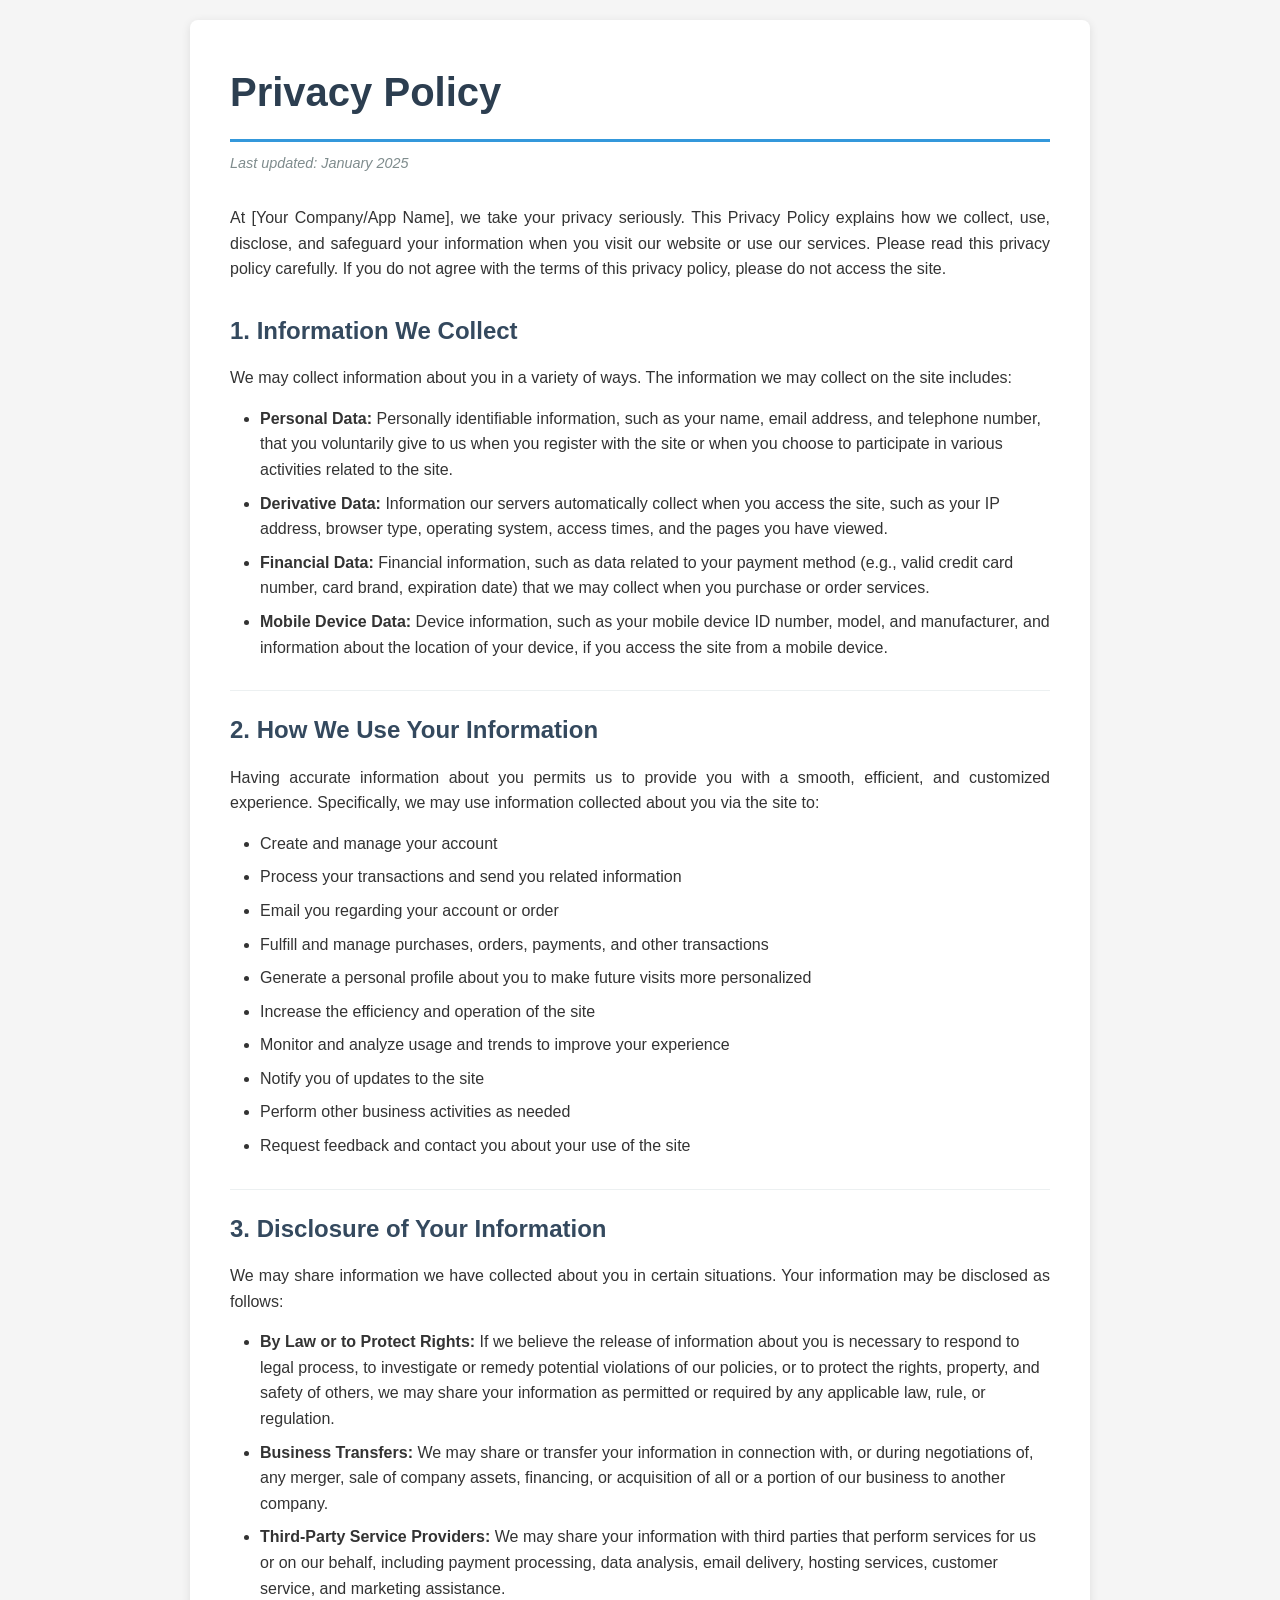
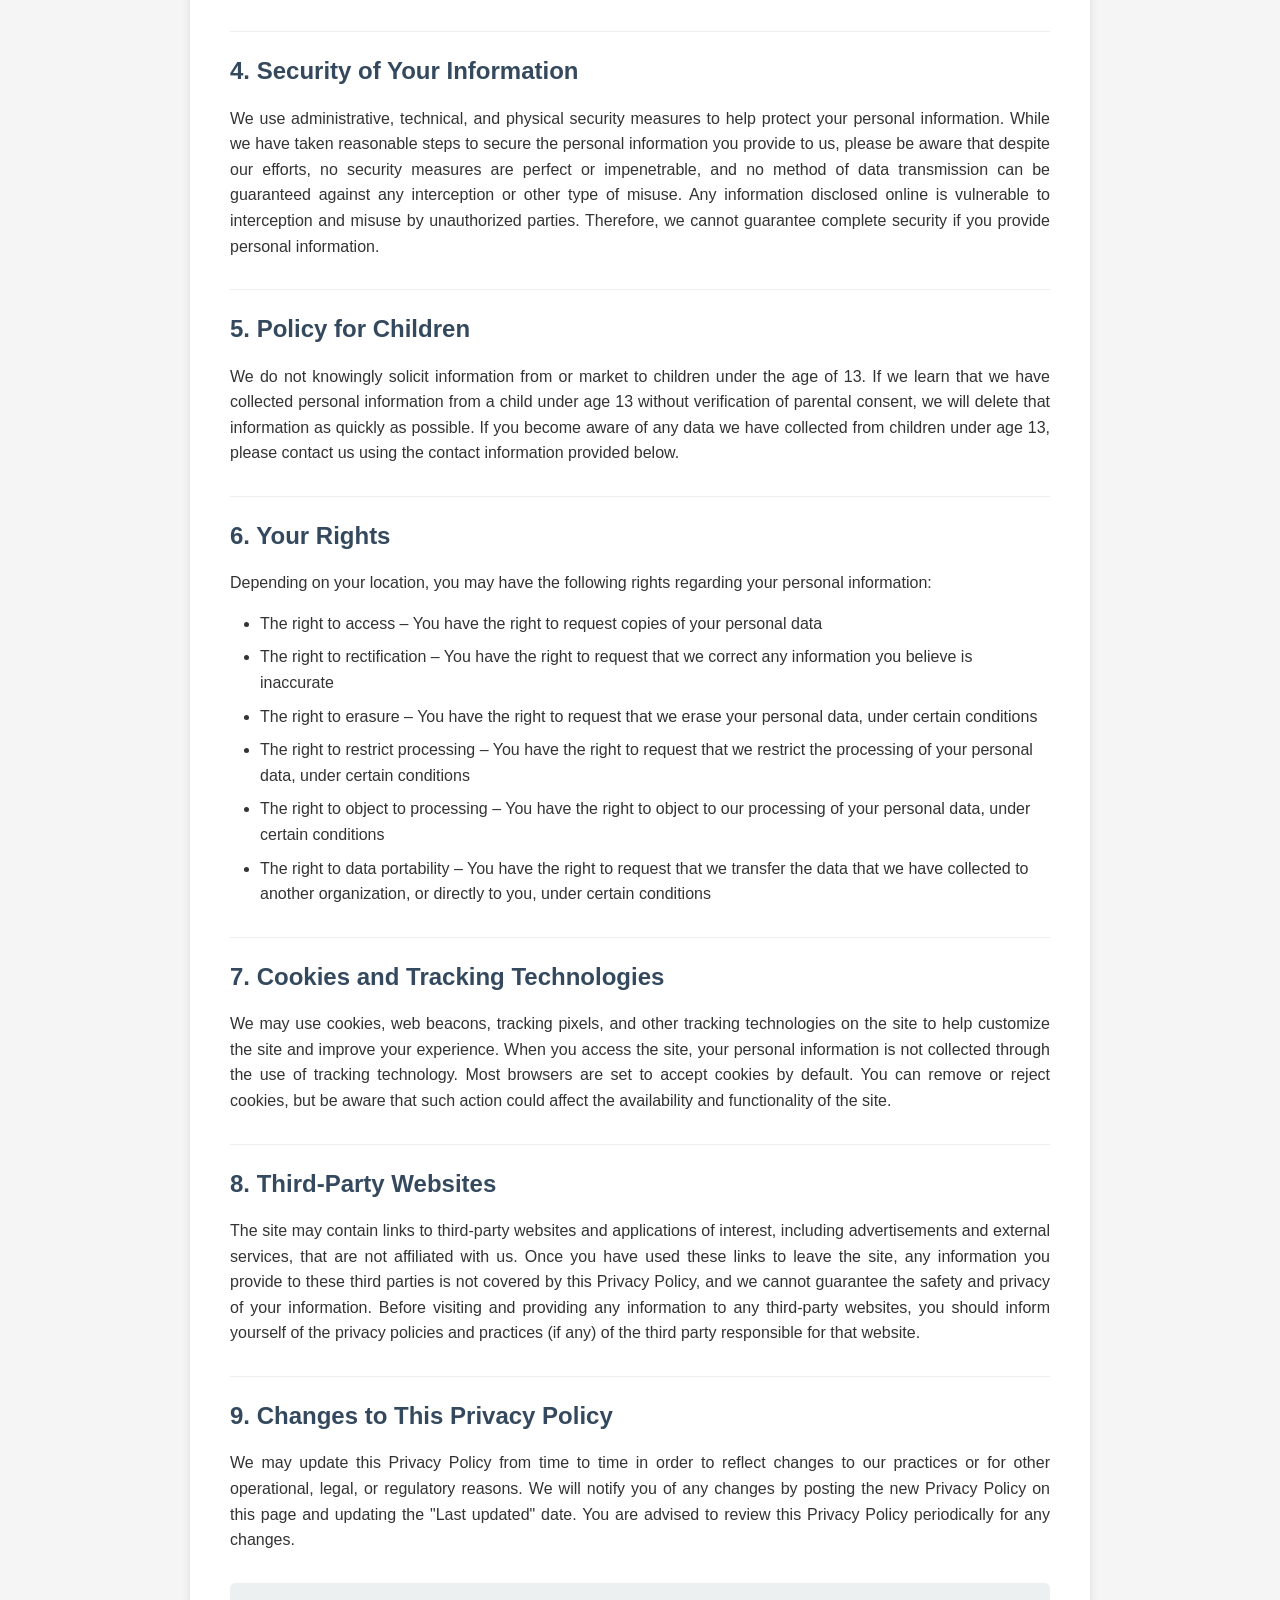
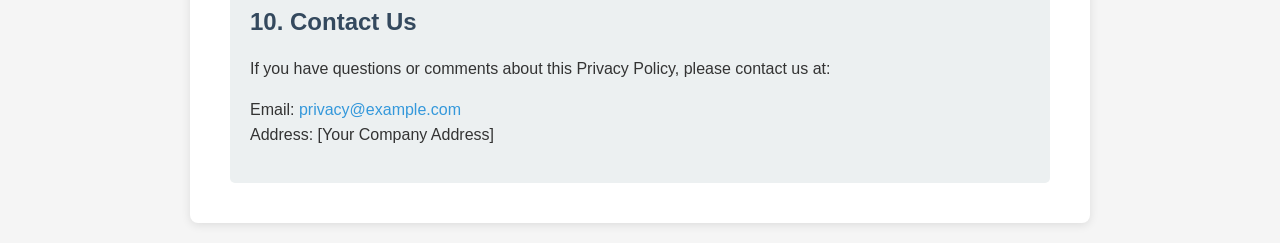
==== index.html @ 2d870a2d "Initial commit: Add privacy policy page" ====
<!DOCTYPE html>
<html lang="en">
<head>
    <meta charset="UTF-8">
    <meta name="viewport" content="width=device-width, initial-scale=1.0">
    <title>Privacy Policy</title>
    <style>
        * {
            margin: 0;
            padding: 0;
            box-sizing: border-box;
        }

        body {
            font-family: -apple-system, BlinkMacSystemFont, 'Segoe UI', Roboto, 'Helvetica Neue', Arial, sans-serif;
            line-height: 1.6;
            color: #333;
            background-color: #f5f5f5;
            padding: 20px;
        }

        .container {
            max-width: 900px;
            margin: 0 auto;
            background: white;
            padding: 40px;
            border-radius: 8px;
            box-shadow: 0 2px 10px rgba(0,0,0,0.1);
        }

        h1 {
            color: #2c3e50;
            margin-bottom: 10px;
            font-size: 2.5em;
            border-bottom: 3px solid #3498db;
            padding-bottom: 15px;
        }

        .last-updated {
            color: #7f8c8d;
            font-size: 0.9em;
            margin-bottom: 30px;
            font-style: italic;
        }

        h2 {
            color: #34495e;
            margin-top: 30px;
            margin-bottom: 15px;
            font-size: 1.5em;
            padding-top: 20px;
            border-top: 1px solid #ecf0f1;
        }

        h2:first-of-type {
            border-top: none;
            padding-top: 0;
        }

        p {
            margin-bottom: 15px;
            text-align: justify;
        }

        ul {
            margin-left: 30px;
            margin-bottom: 15px;
        }

        li {
            margin-bottom: 8px;
        }

        .contact-info {
            background-color: #ecf0f1;
            padding: 20px;
            border-radius: 5px;
            margin-top: 30px;
        }

        .contact-info h2 {
            margin-top: 0;
            border-top: none;
            padding-top: 0;
        }

        a {
            color: #3498db;
            text-decoration: none;
        }

        a:hover {
            text-decoration: underline;
        }

        @media (max-width: 768px) {
            .container {
                padding: 20px;
            }

            h1 {
                font-size: 2em;
            }
        }
    </style>
</head>
<body>
    <div class="container">
        <h1>Privacy Policy</h1>
        <p class="last-updated">Last updated: January 2025</p>

        <p>At [Your Company/App Name], we take your privacy seriously. This Privacy Policy explains how we collect, use, disclose, and safeguard your information when you visit our website or use our services. Please read this privacy policy carefully. If you do not agree with the terms of this privacy policy, please do not access the site.</p>

        <h2>1. Information We Collect</h2>
        <p>We may collect information about you in a variety of ways. The information we may collect on the site includes:</p>
        <ul>
            <li><strong>Personal Data:</strong> Personally identifiable information, such as your name, email address, and telephone number, that you voluntarily give to us when you register with the site or when you choose to participate in various activities related to the site.</li>
            <li><strong>Derivative Data:</strong> Information our servers automatically collect when you access the site, such as your IP address, browser type, operating system, access times, and the pages you have viewed.</li>
            <li><strong>Financial Data:</strong> Financial information, such as data related to your payment method (e.g., valid credit card number, card brand, expiration date) that we may collect when you purchase or order services.</li>
            <li><strong>Mobile Device Data:</strong> Device information, such as your mobile device ID number, model, and manufacturer, and information about the location of your device, if you access the site from a mobile device.</li>
        </ul>

        <h2>2. How We Use Your Information</h2>
        <p>Having accurate information about you permits us to provide you with a smooth, efficient, and customized experience. Specifically, we may use information collected about you via the site to:</p>
        <ul>
            <li>Create and manage your account</li>
            <li>Process your transactions and send you related information</li>
            <li>Email you regarding your account or order</li>
            <li>Fulfill and manage purchases, orders, payments, and other transactions</li>
            <li>Generate a personal profile about you to make future visits more personalized</li>
            <li>Increase the efficiency and operation of the site</li>
            <li>Monitor and analyze usage and trends to improve your experience</li>
            <li>Notify you of updates to the site</li>
            <li>Perform other business activities as needed</li>
            <li>Request feedback and contact you about your use of the site</li>
        </ul>

        <h2>3. Disclosure of Your Information</h2>
        <p>We may share information we have collected about you in certain situations. Your information may be disclosed as follows:</p>
        <ul>
            <li><strong>By Law or to Protect Rights:</strong> If we believe the release of information about you is necessary to respond to legal process, to investigate or remedy potential violations of our policies, or to protect the rights, property, and safety of others, we may share your information as permitted or required by any applicable law, rule, or regulation.</li>
            <li><strong>Business Transfers:</strong> We may share or transfer your information in connection with, or during negotiations of, any merger, sale of company assets, financing, or acquisition of all or a portion of our business to another company.</li>
            <li><strong>Third-Party Service Providers:</strong> We may share your information with third parties that perform services for us or on our behalf, including payment processing, data analysis, email delivery, hosting services, customer service, and marketing assistance.</li>
        </ul>

        <h2>4. Security of Your Information</h2>
        <p>We use administrative, technical, and physical security measures to help protect your personal information. While we have taken reasonable steps to secure the personal information you provide to us, please be aware that despite our efforts, no security measures are perfect or impenetrable, and no method of data transmission can be guaranteed against any interception or other type of misuse. Any information disclosed online is vulnerable to interception and misuse by unauthorized parties. Therefore, we cannot guarantee complete security if you provide personal information.</p>

        <h2>5. Policy for Children</h2>
        <p>We do not knowingly solicit information from or market to children under the age of 13. If we learn that we have collected personal information from a child under age 13 without verification of parental consent, we will delete that information as quickly as possible. If you become aware of any data we have collected from children under age 13, please contact us using the contact information provided below.</p>

        <h2>6. Your Rights</h2>
        <p>Depending on your location, you may have the following rights regarding your personal information:</p>
        <ul>
            <li>The right to access – You have the right to request copies of your personal data</li>
            <li>The right to rectification – You have the right to request that we correct any information you believe is inaccurate</li>
            <li>The right to erasure – You have the right to request that we erase your personal data, under certain conditions</li>
            <li>The right to restrict processing – You have the right to request that we restrict the processing of your personal data, under certain conditions</li>
            <li>The right to object to processing – You have the right to object to our processing of your personal data, under certain conditions</li>
            <li>The right to data portability – You have the right to request that we transfer the data that we have collected to another organization, or directly to you, under certain conditions</li>
        </ul>

        <h2>7. Cookies and Tracking Technologies</h2>
        <p>We may use cookies, web beacons, tracking pixels, and other tracking technologies on the site to help customize the site and improve your experience. When you access the site, your personal information is not collected through the use of tracking technology. Most browsers are set to accept cookies by default. You can remove or reject cookies, but be aware that such action could affect the availability and functionality of the site.</p>

        <h2>8. Third-Party Websites</h2>
        <p>The site may contain links to third-party websites and applications of interest, including advertisements and external services, that are not affiliated with us. Once you have used these links to leave the site, any information you provide to these third parties is not covered by this Privacy Policy, and we cannot guarantee the safety and privacy of your information. Before visiting and providing any information to any third-party websites, you should inform yourself of the privacy policies and practices (if any) of the third party responsible for that website.</p>

        <h2>9. Changes to This Privacy Policy</h2>
        <p>We may update this Privacy Policy from time to time in order to reflect changes to our practices or for other operational, legal, or regulatory reasons. We will notify you of any changes by posting the new Privacy Policy on this page and updating the "Last updated" date. You are advised to review this Privacy Policy periodically for any changes.</p>

        <div class="contact-info">
            <h2>10. Contact Us</h2>
            <p>If you have questions or comments about this Privacy Policy, please contact us at:</p>
            <p>
                Email: <a href="mailto:privacy@example.com">privacy@example.com</a><br>
                Address: [Your Company Address]
            </p>
        </div>
    </div>
</body>
</html>
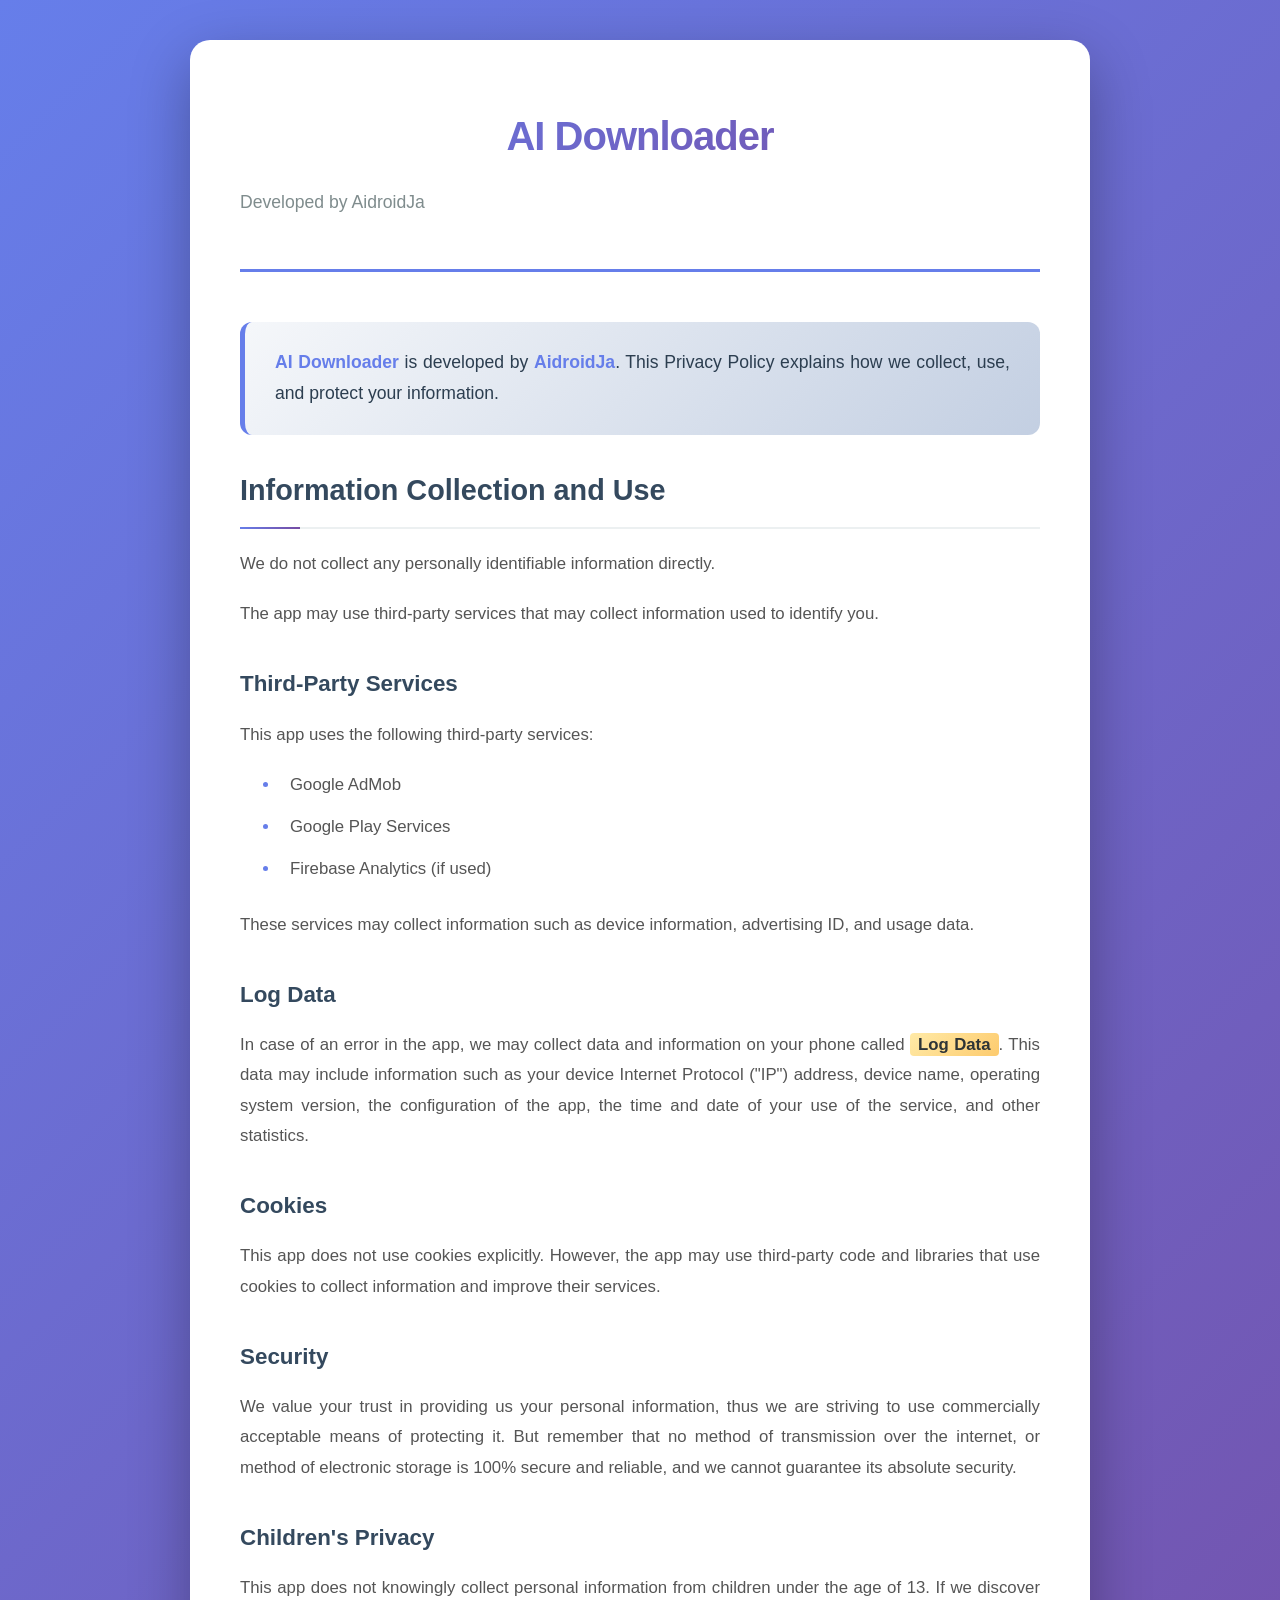
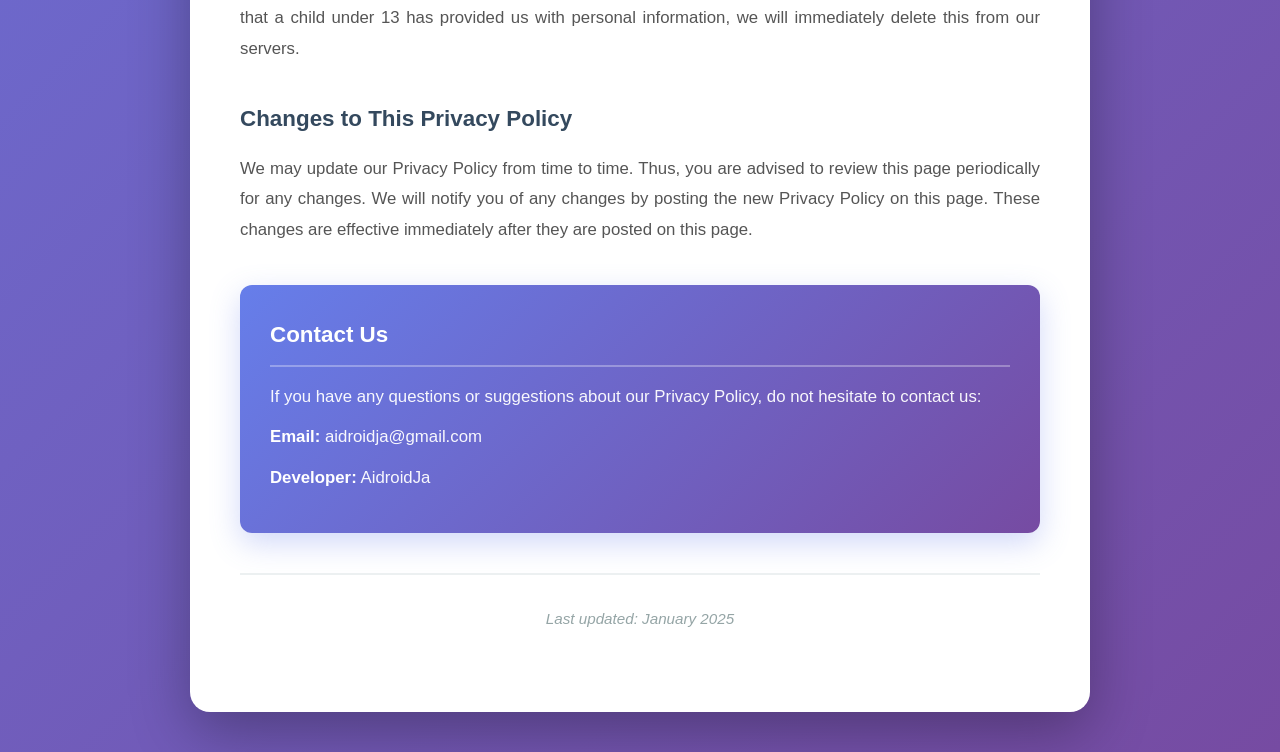
==== commit 4bca3085: "Update privacy policy with beautiful design and app details" ====
--- a/index.html
+++ b/index.html
@@ -1,9 +1,10 @@
 <!DOCTYPE html>
 <html lang="en">
+
 <head>
     <meta charset="UTF-8">
     <meta name="viewport" content="width=device-width, initial-scale=1.0">
-    <title>Privacy Policy</title>
+    <title>Privacy Policy - AI Downloader</title>
     <style>
         * {
             margin: 0;
@@ -13,171 +14,283 @@
 
         body {
             font-family: -apple-system, BlinkMacSystemFont, 'Segoe UI', Roboto, 'Helvetica Neue', Arial, sans-serif;
-            line-height: 1.6;
-            color: #333;
-            background-color: #f5f5f5;
-            padding: 20px;
+            line-height: 1.8;
+            color: #2c3e50;
+            background: linear-gradient(135deg, #667eea 0%, #764ba2 100%);
+            min-height: 100vh;
+            padding: 40px 20px;
         }
 
         .container {
             max-width: 900px;
             margin: 0 auto;
             background: white;
-            padding: 40px;
-            border-radius: 8px;
-            box-shadow: 0 2px 10px rgba(0,0,0,0.1);
-        }
-
-        h1 {
-            color: #2c3e50;
-            margin-bottom: 10px;
+            padding: 60px 50px;
+            border-radius: 20px;
+            box-shadow: 0 20px 60px rgba(0, 0, 0, 0.3);
+            animation: fadeIn 0.5s ease-in;
+        }
+
+        @keyframes fadeIn {
+            from {
+                opacity: 0;
+                transform: translateY(20px);
+            }
+
+            to {
+                opacity: 1;
+                transform: translateY(0);
+            }
+        }
+
+        .header {
+            text-align: center;
+            margin-bottom: 50px;
+            padding-bottom: 30px;
+            border-bottom: 3px solid #667eea;
+        }
+
+        .app-name {
             font-size: 2.5em;
-            border-bottom: 3px solid #3498db;
-            padding-bottom: 15px;
-        }
-
-        .last-updated {
+            font-weight: 700;
+            background: linear-gradient(135deg, #667eea 0%, #764ba2 100%);
+            -webkit-background-clip: text;
+            -webkit-text-fill-color: transparent;
+            background-clip: text;
+            margin-bottom: 15px;
+            letter-spacing: -1px;
+        }
+
+        .developer-name {
+            font-size: 1.1em;
             color: #7f8c8d;
-            font-size: 0.9em;
-            margin-bottom: 30px;
-            font-style: italic;
+            font-weight: 500;
         }
 
         h2 {
             color: #34495e;
-            margin-top: 30px;
+            margin-top: 40px;
+            margin-bottom: 20px;
+            font-size: 1.8em;
+            padding-bottom: 10px;
+            border-bottom: 2px solid #ecf0f1;
+            position: relative;
+        }
+
+        h2:first-of-type {
+            margin-top: 0;
+        }
+
+        h2::after {
+            content: '';
+            position: absolute;
+            bottom: -2px;
+            left: 0;
+            width: 60px;
+            height: 2px;
+            background: linear-gradient(135deg, #667eea 0%, #764ba2 100%);
+        }
+
+        h3 {
+            color: #34495e;
+            margin-top: 35px;
             margin-bottom: 15px;
-            font-size: 1.5em;
-            padding-top: 20px;
-            border-top: 1px solid #ecf0f1;
-        }
-
-        h2:first-of-type {
-            border-top: none;
-            padding-top: 0;
+            font-size: 1.4em;
+            font-weight: 600;
         }
 
         p {
-            margin-bottom: 15px;
+            margin-bottom: 20px;
             text-align: justify;
+            color: #555;
+            font-size: 1.05em;
+        }
+
+        .intro {
+            background: linear-gradient(135deg, #f5f7fa 0%, #c3cfe2 100%);
+            padding: 25px 30px;
+            border-radius: 12px;
+            margin-bottom: 30px;
+            border-left: 5px solid #667eea;
+        }
+
+        .intro p {
+            margin-bottom: 0;
+            font-size: 1.1em;
+            color: #2c3e50;
+        }
+
+        .intro strong {
+            color: #667eea;
+            font-weight: 600;
         }
 
         ul {
             margin-left: 30px;
+            margin-bottom: 25px;
+            padding-left: 10px;
+        }
+
+        li {
+            margin-bottom: 12px;
+            color: #555;
+            font-size: 1.05em;
+            position: relative;
+            padding-left: 10px;
+        }
+
+        li::marker {
+            color: #667eea;
+            font-weight: bold;
+        }
+
+        .contact-section {
+            background: linear-gradient(135deg, #667eea 0%, #764ba2 100%);
+            color: white;
+            padding: 30px;
+            border-radius: 12px;
+            margin-top: 40px;
+            box-shadow: 0 10px 30px rgba(102, 126, 234, 0.3);
+        }
+
+        .contact-section h3 {
+            color: white;
+            margin-top: 0;
             margin-bottom: 15px;
-        }
-
-        li {
-            margin-bottom: 8px;
-        }
-
-        .contact-info {
-            background-color: #ecf0f1;
-            padding: 20px;
-            border-radius: 5px;
-            margin-top: 30px;
-        }
-
-        .contact-info h2 {
-            margin-top: 0;
-            border-top: none;
-            padding-top: 0;
-        }
-
-        a {
-            color: #3498db;
-            text-decoration: none;
-        }
-
-        a:hover {
-            text-decoration: underline;
+            border-bottom: 2px solid rgba(255, 255, 255, 0.3);
+            padding-bottom: 10px;
+        }
+
+        .contact-section p {
+            color: rgba(255, 255, 255, 0.95);
+            margin-bottom: 10px;
+        }
+
+        .contact-section strong {
+            color: white;
+            font-weight: 600;
+        }
+
+        .last-updated {
+            text-align: center;
+            margin-top: 40px;
+            padding-top: 30px;
+            border-top: 2px solid #ecf0f1;
+            color: #95a5a6;
+            font-style: italic;
+            font-size: 0.95em;
+        }
+
+        .highlight {
+            background: linear-gradient(135deg, #ffeaa7 0%, #fdcb6e 100%);
+            padding: 2px 8px;
+            border-radius: 4px;
+            font-weight: 600;
+            color: #2d3436;
         }
 
         @media (max-width: 768px) {
             .container {
-                padding: 20px;
-            }
-
-            h1 {
+                padding: 40px 30px;
+                border-radius: 15px;
+            }
+
+            .app-name {
                 font-size: 2em;
+            }
+
+            h2 {
+                font-size: 1.5em;
+            }
+
+            h3 {
+                font-size: 1.2em;
+            }
+
+            body {
+                padding: 20px 10px;
+            }
+        }
+
+        @media (max-width: 480px) {
+            .container {
+                padding: 30px 20px;
+            }
+
+            .app-name {
+                font-size: 1.7em;
+            }
+
+            .header {
+                margin-bottom: 30px;
+                padding-bottom: 20px;
             }
         }
     </style>
 </head>
+
 <body>
     <div class="container">
-        <h1>Privacy Policy</h1>
+        <div class="header">
+            <h1 class="app-name">AI Downloader</h1>
+            <p class="developer-name">Developed by AidroidJa</p>
+        </div>
+
+        <div class="intro">
+            <p><strong>AI Downloader</strong> is developed by <strong>AidroidJa</strong>. This Privacy Policy explains
+                how we
+                collect, use, and protect your information.</p>
+        </div>
+
+        <h2>Information Collection and Use</h2>
+        <p>We do not collect any personally identifiable information directly.</p>
+
+        <p>The app may use third-party services that may collect information used to identify you.</p>
+
+        <h3>Third-Party Services</h3>
+        <p>This app uses the following third-party services:</p>
+        <ul>
+            <li>Google AdMob</li>
+            <li>Google Play Services</li>
+            <li>Firebase Analytics (if used)</li>
+        </ul>
+
+        <p>These services may collect information such as device information, advertising ID, and usage data.</p>
+
+        <h3>Log Data</h3>
+        <p>In case of an error in the app, we may collect data and information on your phone called <span
+                class="highlight">Log Data</span>. This data may include information such as your device Internet
+            Protocol ("IP") address, device name, operating system version, the configuration of the app, the time and
+            date of your use of the service, and other statistics.</p>
+
+        <h3>Cookies</h3>
+        <p>This app does not use cookies explicitly. However, the app may use third-party code and libraries that use
+            cookies to collect information and improve their services.</p>
+
+        <h3>Security</h3>
+        <p>We value your trust in providing us your personal information, thus we are striving to use commercially
+            acceptable means of protecting it. But remember that no method of transmission over the internet, or method
+            of electronic storage is 100% secure and reliable, and we cannot guarantee its absolute security.</p>
+
+        <h3>Children's Privacy</h3>
+        <p>This app does not knowingly collect personal information from children under the age of 13. If we discover
+            that a child under 13 has provided us with personal information, we will immediately delete this from our
+            servers.</p>
+
+        <h3>Changes to This Privacy Policy</h3>
+        <p>We may update our Privacy Policy from time to time. Thus, you are advised to review this page periodically
+            for any changes. We will notify you of any changes by posting the new Privacy Policy on this page. These
+            changes are effective immediately after they are posted on this page.</p>
+
+        <div class="contact-section">
+            <h3>Contact Us</h3>
+            <p>If you have any questions or suggestions about our Privacy Policy, do not hesitate to contact us:</p>
+            <p><strong>Email:</strong> aidroidja@gmail.com</p>
+            <p><strong>Developer:</strong> AidroidJa</p>
+        </div>
+
         <p class="last-updated">Last updated: January 2025</p>
-
-        <p>At [Your Company/App Name], we take your privacy seriously. This Privacy Policy explains how we collect, use, disclose, and safeguard your information when you visit our website or use our services. Please read this privacy policy carefully. If you do not agree with the terms of this privacy policy, please do not access the site.</p>
-
-        <h2>1. Information We Collect</h2>
-        <p>We may collect information about you in a variety of ways. The information we may collect on the site includes:</p>
-        <ul>
-            <li><strong>Personal Data:</strong> Personally identifiable information, such as your name, email address, and telephone number, that you voluntarily give to us when you register with the site or when you choose to participate in various activities related to the site.</li>
-            <li><strong>Derivative Data:</strong> Information our servers automatically collect when you access the site, such as your IP address, browser type, operating system, access times, and the pages you have viewed.</li>
-            <li><strong>Financial Data:</strong> Financial information, such as data related to your payment method (e.g., valid credit card number, card brand, expiration date) that we may collect when you purchase or order services.</li>
-            <li><strong>Mobile Device Data:</strong> Device information, such as your mobile device ID number, model, and manufacturer, and information about the location of your device, if you access the site from a mobile device.</li>
-        </ul>
-
-        <h2>2. How We Use Your Information</h2>
-        <p>Having accurate information about you permits us to provide you with a smooth, efficient, and customized experience. Specifically, we may use information collected about you via the site to:</p>
-        <ul>
-            <li>Create and manage your account</li>
-            <li>Process your transactions and send you related information</li>
-            <li>Email you regarding your account or order</li>
-            <li>Fulfill and manage purchases, orders, payments, and other transactions</li>
-            <li>Generate a personal profile about you to make future visits more personalized</li>
-            <li>Increase the efficiency and operation of the site</li>
-            <li>Monitor and analyze usage and trends to improve your experience</li>
-            <li>Notify you of updates to the site</li>
-            <li>Perform other business activities as needed</li>
-            <li>Request feedback and contact you about your use of the site</li>
-        </ul>
-
-        <h2>3. Disclosure of Your Information</h2>
-        <p>We may share information we have collected about you in certain situations. Your information may be disclosed as follows:</p>
-        <ul>
-            <li><strong>By Law or to Protect Rights:</strong> If we believe the release of information about you is necessary to respond to legal process, to investigate or remedy potential violations of our policies, or to protect the rights, property, and safety of others, we may share your information as permitted or required by any applicable law, rule, or regulation.</li>
-            <li><strong>Business Transfers:</strong> We may share or transfer your information in connection with, or during negotiations of, any merger, sale of company assets, financing, or acquisition of all or a portion of our business to another company.</li>
-            <li><strong>Third-Party Service Providers:</strong> We may share your information with third parties that perform services for us or on our behalf, including payment processing, data analysis, email delivery, hosting services, customer service, and marketing assistance.</li>
-        </ul>
-
-        <h2>4. Security of Your Information</h2>
-        <p>We use administrative, technical, and physical security measures to help protect your personal information. While we have taken reasonable steps to secure the personal information you provide to us, please be aware that despite our efforts, no security measures are perfect or impenetrable, and no method of data transmission can be guaranteed against any interception or other type of misuse. Any information disclosed online is vulnerable to interception and misuse by unauthorized parties. Therefore, we cannot guarantee complete security if you provide personal information.</p>
-
-        <h2>5. Policy for Children</h2>
-        <p>We do not knowingly solicit information from or market to children under the age of 13. If we learn that we have collected personal information from a child under age 13 without verification of parental consent, we will delete that information as quickly as possible. If you become aware of any data we have collected from children under age 13, please contact us using the contact information provided below.</p>
-
-        <h2>6. Your Rights</h2>
-        <p>Depending on your location, you may have the following rights regarding your personal information:</p>
-        <ul>
-            <li>The right to access – You have the right to request copies of your personal data</li>
-            <li>The right to rectification – You have the right to request that we correct any information you believe is inaccurate</li>
-            <li>The right to erasure – You have the right to request that we erase your personal data, under certain conditions</li>
-            <li>The right to restrict processing – You have the right to request that we restrict the processing of your personal data, under certain conditions</li>
-            <li>The right to object to processing – You have the right to object to our processing of your personal data, under certain conditions</li>
-            <li>The right to data portability – You have the right to request that we transfer the data that we have collected to another organization, or directly to you, under certain conditions</li>
-        </ul>
-
-        <h2>7. Cookies and Tracking Technologies</h2>
-        <p>We may use cookies, web beacons, tracking pixels, and other tracking technologies on the site to help customize the site and improve your experience. When you access the site, your personal information is not collected through the use of tracking technology. Most browsers are set to accept cookies by default. You can remove or reject cookies, but be aware that such action could affect the availability and functionality of the site.</p>
-
-        <h2>8. Third-Party Websites</h2>
-        <p>The site may contain links to third-party websites and applications of interest, including advertisements and external services, that are not affiliated with us. Once you have used these links to leave the site, any information you provide to these third parties is not covered by this Privacy Policy, and we cannot guarantee the safety and privacy of your information. Before visiting and providing any information to any third-party websites, you should inform yourself of the privacy policies and practices (if any) of the third party responsible for that website.</p>
-
-        <h2>9. Changes to This Privacy Policy</h2>
-        <p>We may update this Privacy Policy from time to time in order to reflect changes to our practices or for other operational, legal, or regulatory reasons. We will notify you of any changes by posting the new Privacy Policy on this page and updating the "Last updated" date. You are advised to review this Privacy Policy periodically for any changes.</p>
-
-        <div class="contact-info">
-            <h2>10. Contact Us</h2>
-            <p>If you have questions or comments about this Privacy Policy, please contact us at:</p>
-            <p>
-                Email: <a href="mailto:privacy@example.com">privacy@example.com</a><br>
-                Address: [Your Company Address]
-            </p>
-        </div>
     </div>
 </body>
-</html>
-
+
+</html>
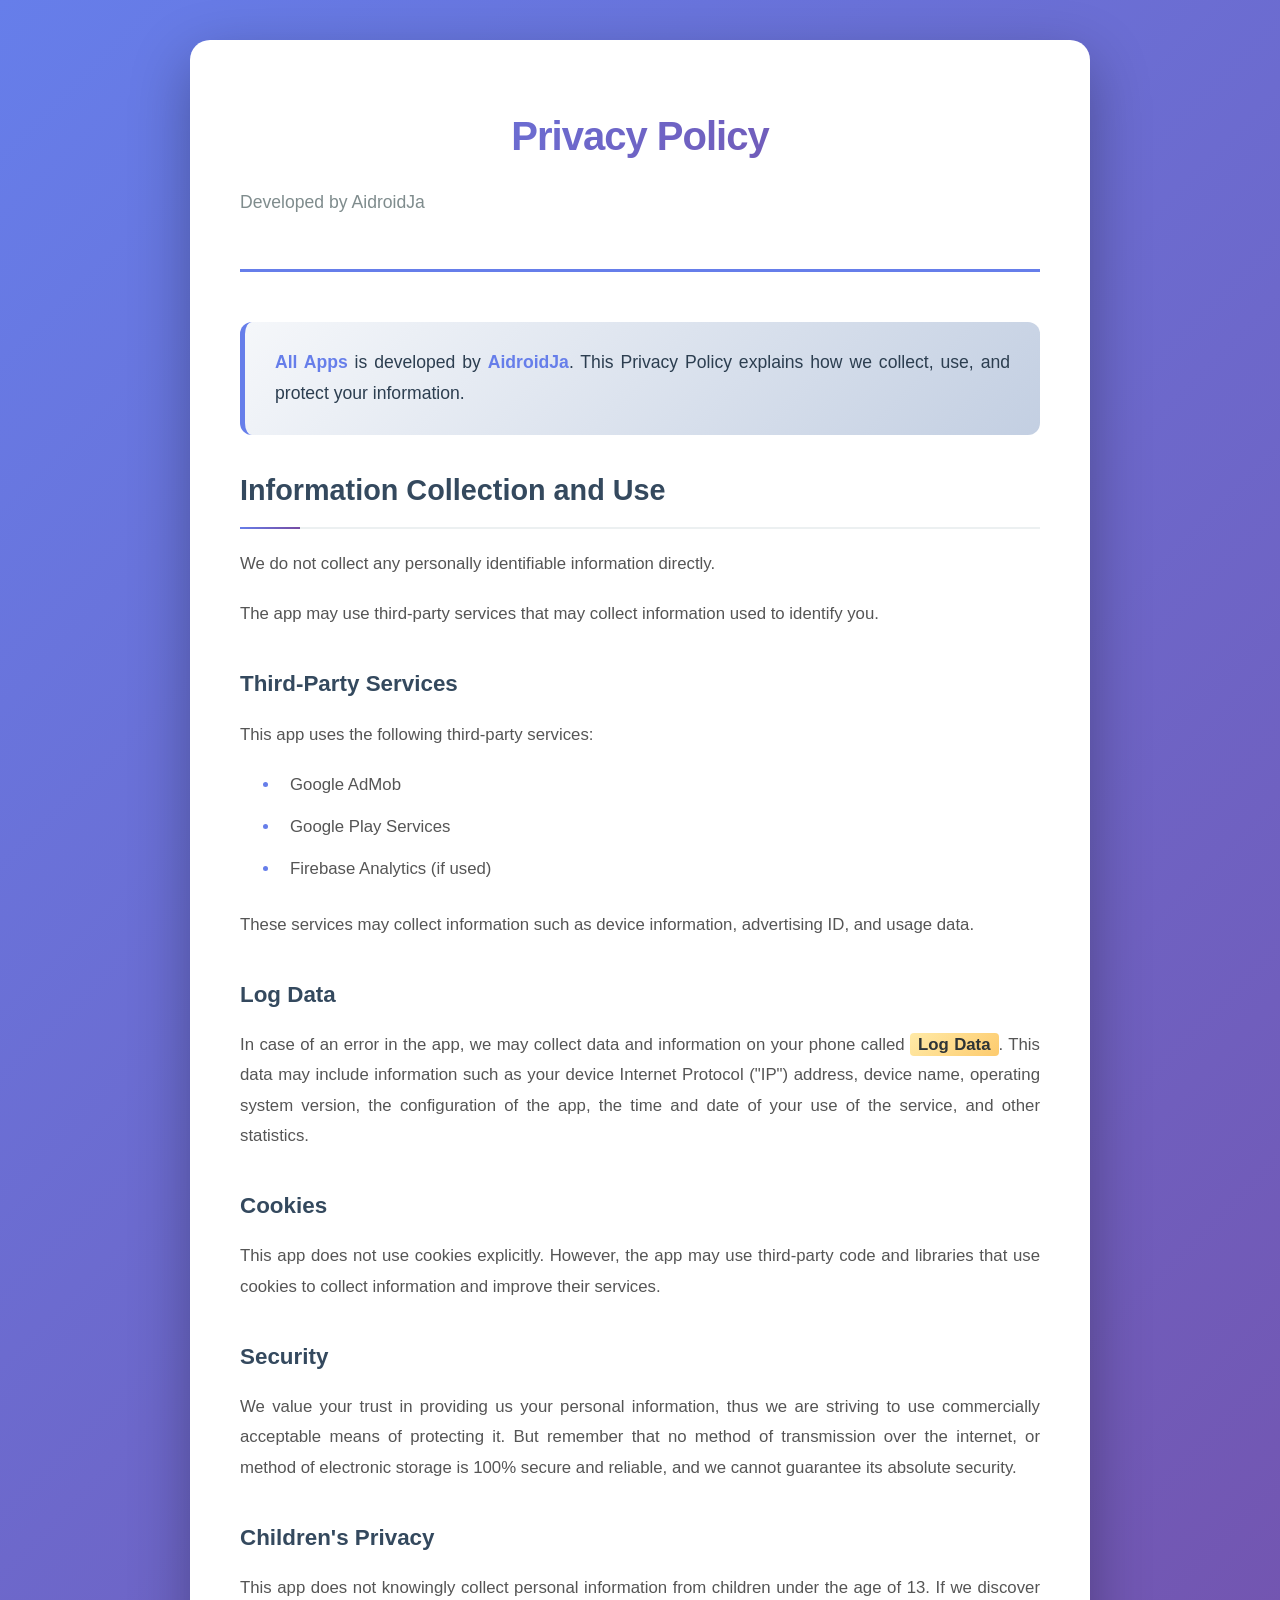
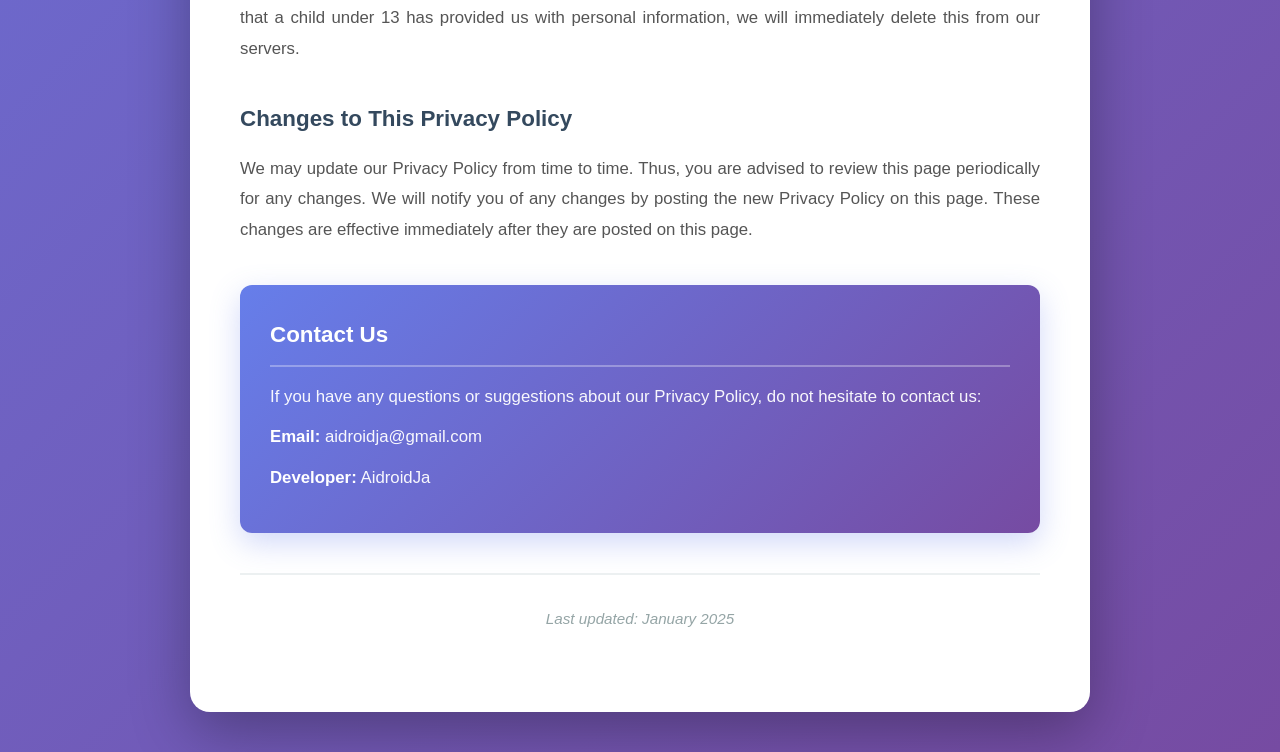
==== commit e3262f0c: "Update privacy policy to be generic for all AIDROIDJA apps" ====
--- a/index.html
+++ b/index.html
@@ -232,12 +232,12 @@
 <body>
     <div class="container">
         <div class="header">
-            <h1 class="app-name">AI Downloader</h1>
+            <h1 class="app-name">Privacy Policy</h1>
             <p class="developer-name">Developed by AidroidJa</p>
         </div>
 
         <div class="intro">
-            <p><strong>AI Downloader</strong> is developed by <strong>AidroidJa</strong>. This Privacy Policy explains
+            <p><strong>All Apps</strong> is developed by <strong>AidroidJa</strong>. This Privacy Policy explains
                 how we
                 collect, use, and protect your information.</p>
         </div>
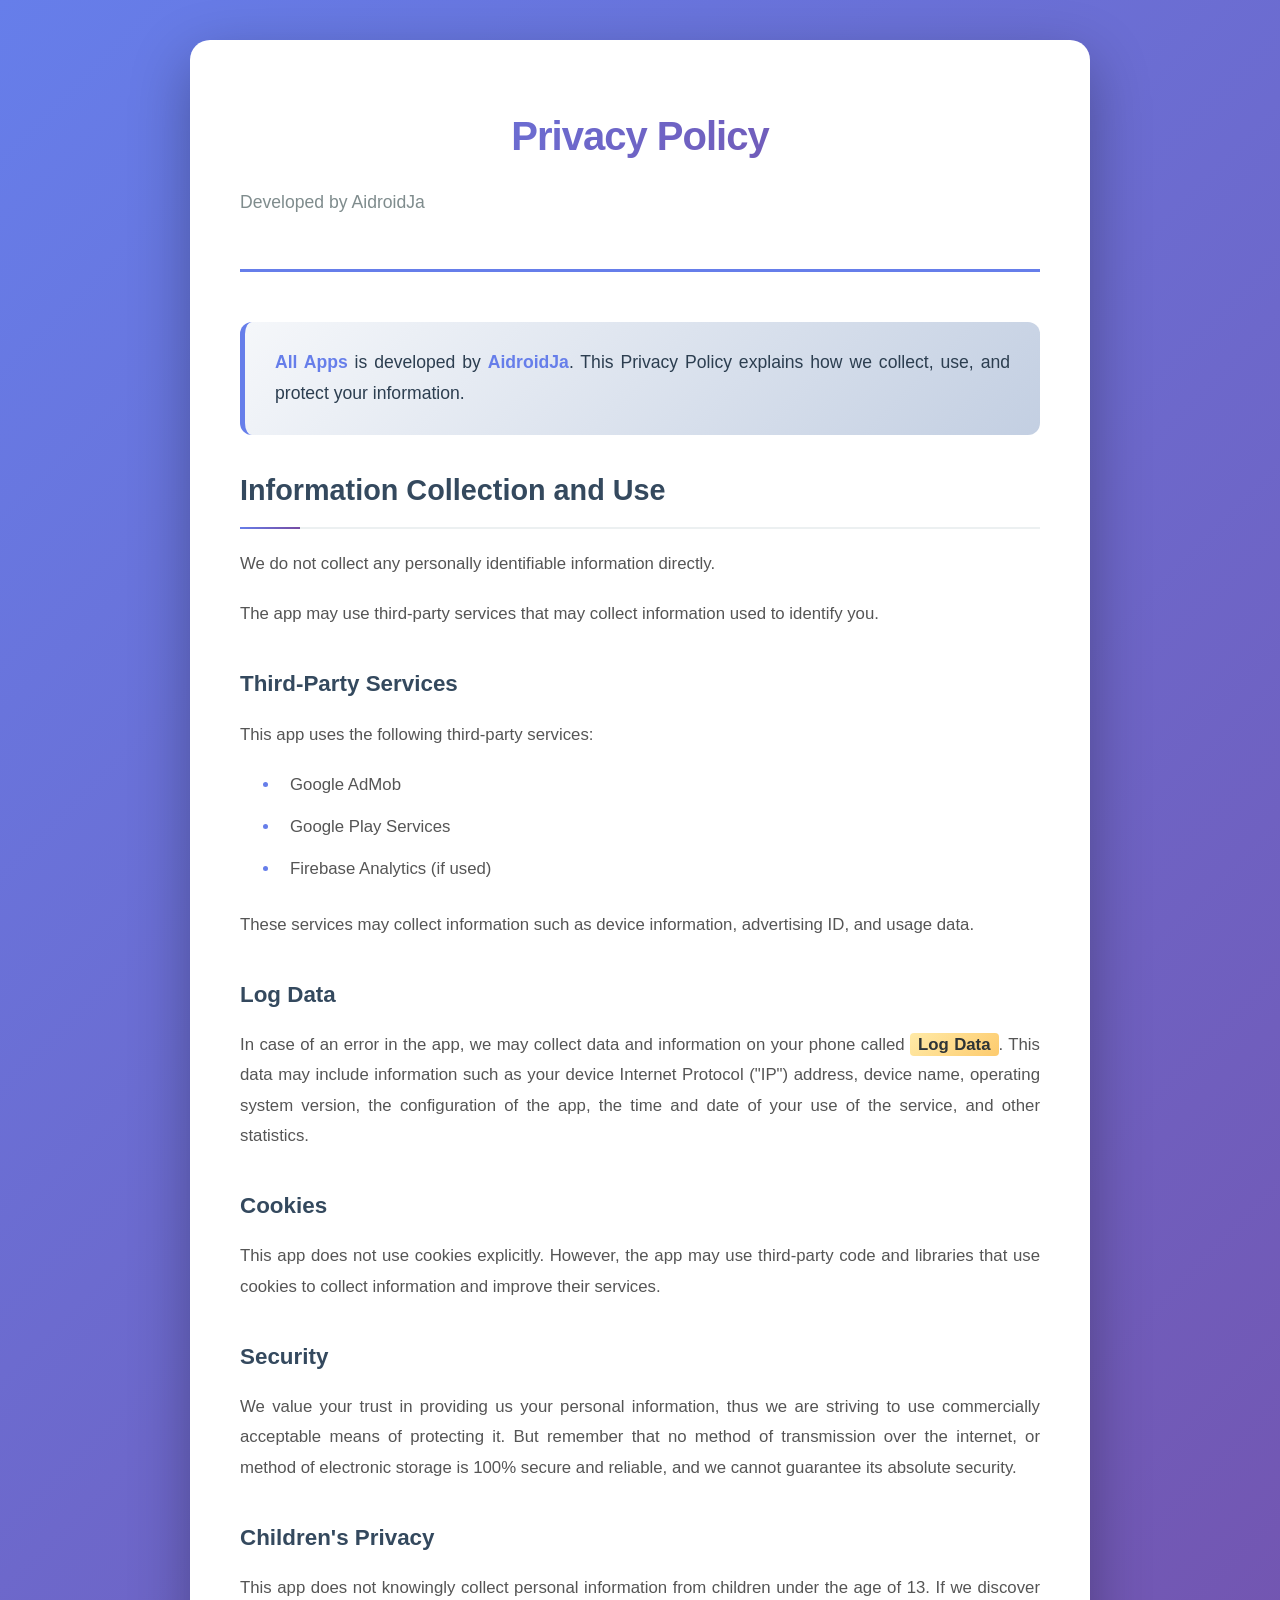
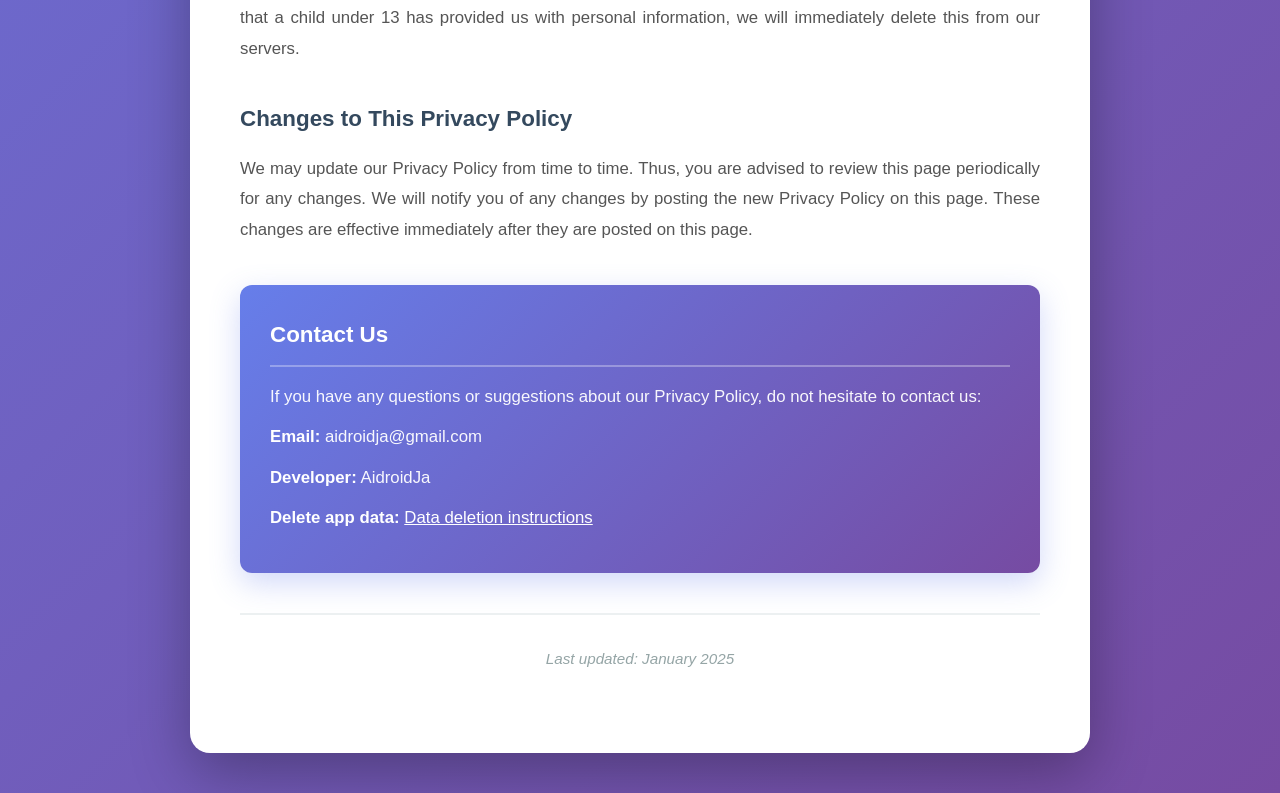
==== commit 96d6b715: "Add data deletion page at /delete for Play Console. Keep existing privacy policy and app-ads.txt; li" ====
--- a/index.html
+++ b/index.html
@@ -287,6 +287,7 @@
             <p>If you have any questions or suggestions about our Privacy Policy, do not hesitate to contact us:</p>
             <p><strong>Email:</strong> aidroidja@gmail.com</p>
             <p><strong>Developer:</strong> AidroidJa</p>
+            <p><strong>Delete app data:</strong> <a href="/delete" style="color: white; text-decoration: underline;">Data deletion instructions</a></p>
         </div>
 
         <p class="last-updated">Last updated: January 2025</p>
